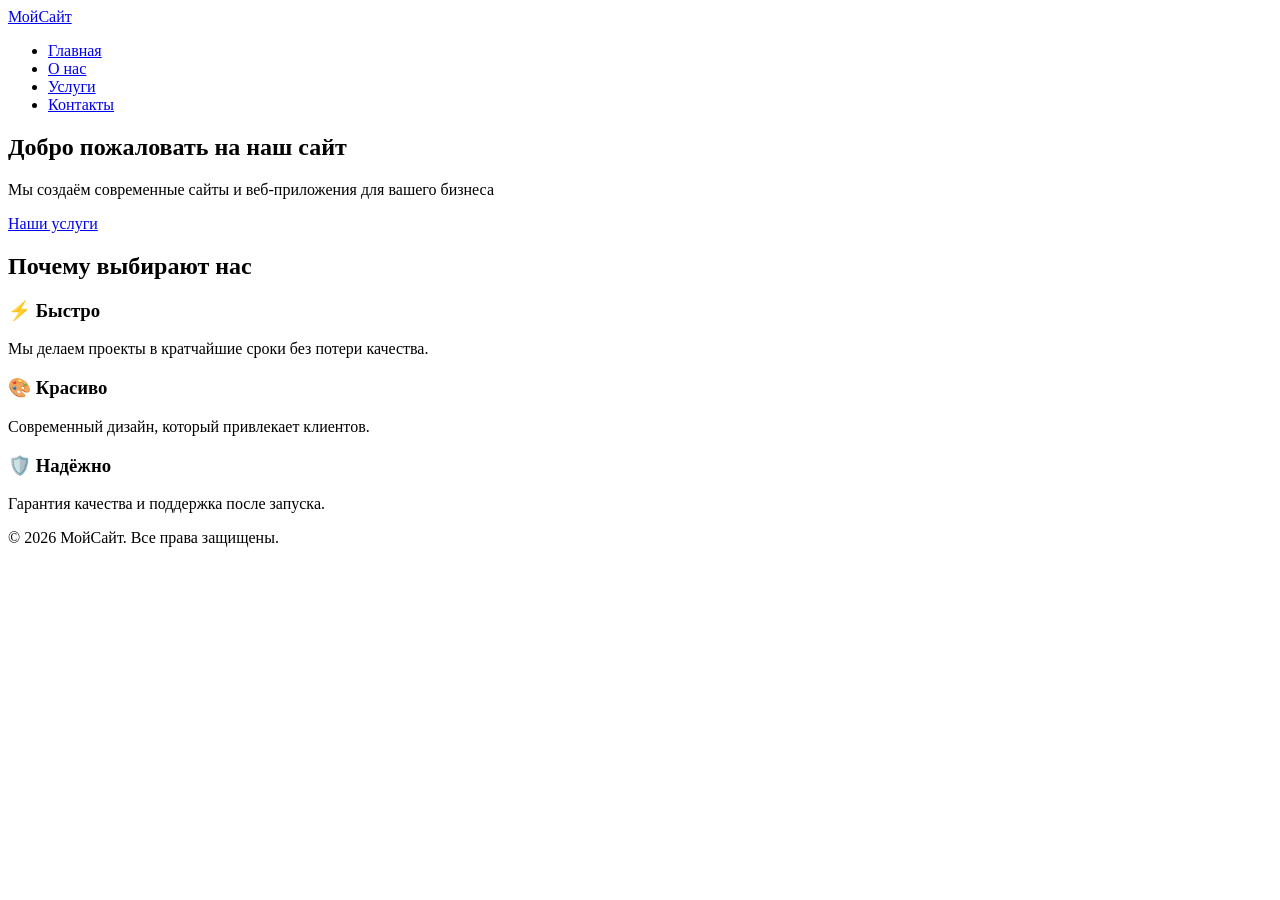
==== about.html @ e7d63c27 "Add files via upload" ====
<!DOCTYPE html>
<html lang="ru">
<head>
    <meta charset="UTF-8">
    <meta name="viewport" content="width=device-width, initial-scale=1.0">
    <title>Главная — Мой Сайт</title>
    <link rel="stylesheet" href="css/style.css">
</head>
<body>
    <header>
        <div class="container">
            <a href="index.html" class="logo">МойСайт</a>
            <nav>
                <ul>
                    <li><a href="index.html" class="active">Главная</a></li>
                    <li><a href="about.html">О нас</a></li>
                    <li><a href="services.html">Услуги</a></li>
                    <li><a href="contact.html">Контакты</a></li>
                </ul>
            </nav>
        </div>
    </header>

    <main>
        <section class="hero">
            <div class="container">
                <h1>Добро пожаловать на наш сайт</h1>
                <p>Мы создаём современные сайты и веб-приложения для вашего бизнеса</p>
                <a href="services.html" class="btn">Наши услуги</a>
            </div>
        </section>

        <section class="features">
            <div class="container">
                <h2>Почему выбирают нас</h2>
                <div class="cards">
                    <div class="card">
                        <h3>⚡  Быстро</h3>
                        <p>Мы делаем проекты в кратчайшие сроки без потери качества.</p>
                    </div>
                    <div class="card">
                        <h3>🎨  Красиво</h3>
                        <p>Современный дизайн, который привлекает клиентов.</p>
                    </div>
                    <div class="card">
                        <h3>🛡️  Надёжно</h3>
                        <p>Гарантия качества и поддержка после запуска.</p>
                    </div>
                </div>
            </div>
        </section>
    </main>

    <footer>
        <div class="container">
            <p>&copy; 2026 МойСайт. Все права защищены.</p>
        </div>
    </footer>

    <script src="js/script.js"></script>
</body>
</html>
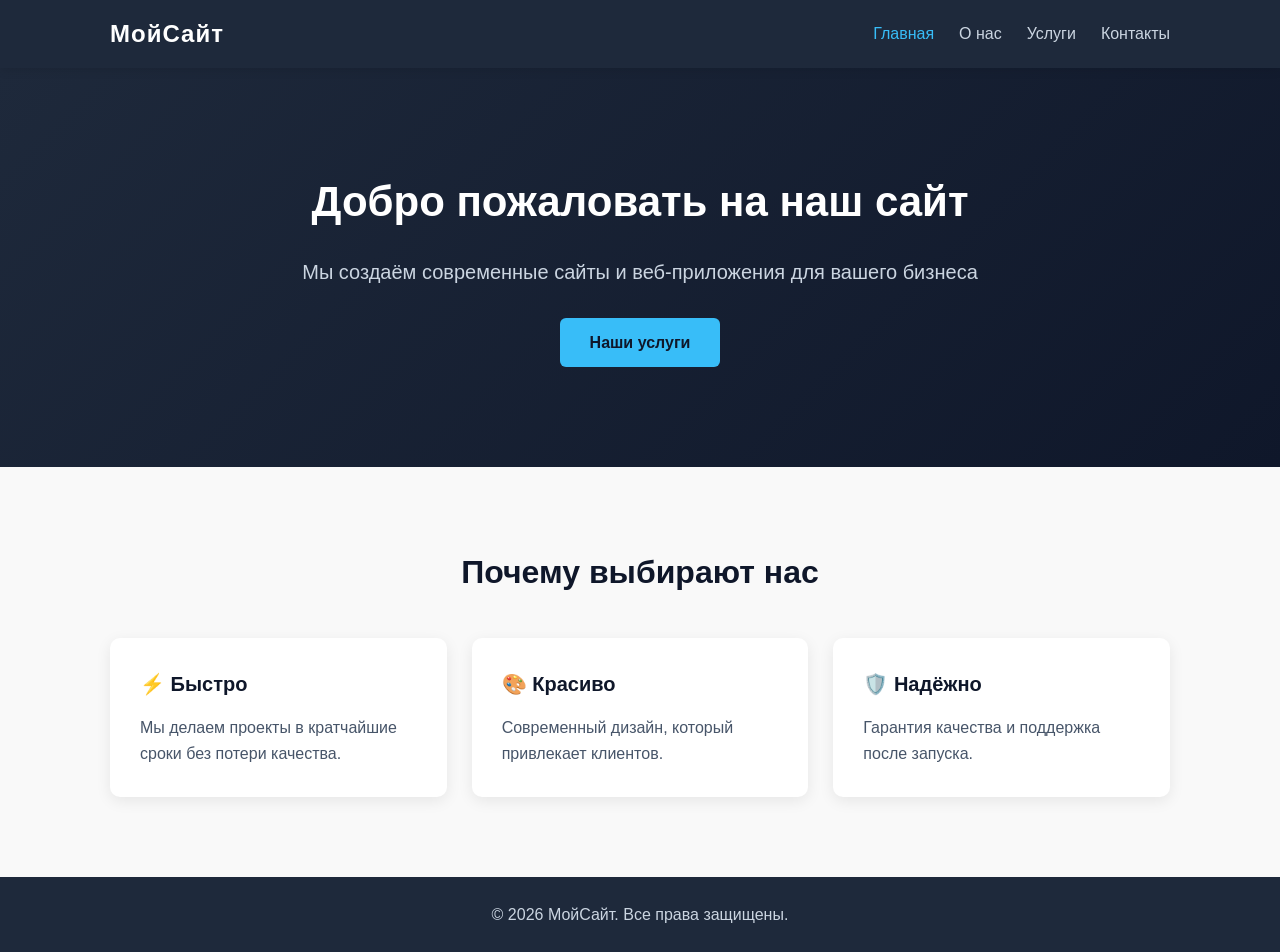
==== commit e5c6351c: "Add files via upload" ====
--- a/about.html
+++ b/about.html
@@ -4,7 +4,7 @@
     <meta charset="UTF-8">
     <meta name="viewport" content="width=device-width, initial-scale=1.0">
     <title>Главная — Мой Сайт</title>
-    <link rel="stylesheet" href="css/style.css">
+    <link rel="stylesheet" href="style.css">
 </head>
 <body>
     <header>
@@ -57,7 +57,7 @@
         </div>
     </footer>
 
-    <script src="js/script.js"></script>
+    <script src="script.js"></script>
 </body>
 </html>
 
--- a/style.css
+++ b/style.css
@@ -0,0 +1,313 @@
+/* =========================================
+   БАЗОВЫЕ СТИЛИ И СБРОС
+   ========================================= */
+   * {
+    margin: 0;
+    padding: 0;
+    box-sizing: border-box;
+}
+
+body {
+    font-family: 'Segoe UI', Tahoma, Geneva, Verdana, sans-serif;
+    line-height: 1.6;
+    color: #333;
+    background-color: #f9f9f9;
+    min-height: 100vh;
+    display: flex;
+    flex-direction: column;
+}
+
+.container {
+    max-width: 1100px;
+    margin: 0 auto;
+    padding: 0 20px;
+    width: 100%;
+}
+
+/* =========================================
+   ШАПКА САЙТА (HEADER)
+   ========================================= */
+header {
+    background-color: #1e293b; /* Темно-синий */
+    color: #fff;
+    padding: 15px 0;
+    box-shadow: 0 2px 10px rgba(0,0,0,0.1);
+    position: sticky;
+    top: 0;
+    z-index: 100;
+}
+
+header .container {
+    display: flex;
+    justify-content: space-between;
+    align-items: center;
+    flex-wrap: wrap;
+    gap: 15px;
+}
+
+.logo {
+    color: #fff;
+    text-decoration: none;
+    font-size: 24px;
+    font-weight: bold;
+    letter-spacing: 1px;
+}
+
+nav ul {
+    list-style: none;
+    display: flex;
+    gap: 25px;
+}
+
+nav a {
+    color: #cbd5e1;
+    text-decoration: none;
+    transition: color 0.3s ease;
+    font-weight: 500;
+    font-size: 16px;
+}
+
+nav a:hover,
+nav a.active {
+    color: #38bdf8; /* Голубой при наведении и на активной странице */
+}
+
+/* =========================================
+   ОСНОВНОЙ КОНТЕНТ (MAIN)
+   ========================================= */
+main {
+    flex: 1; /* Прижимает подвал к низу страницы */
+}
+
+/* Главный баннер (Hero) */
+.hero {
+    background: linear-gradient(135deg, #1e293b 0%, #0f172a 100%);
+    color: #fff;
+    text-align: center;
+    padding: 100px 0;
+}
+
+.hero h1 {
+    font-size: 42px;
+    margin-bottom: 20px;
+    font-weight: 700;
+}
+
+.hero p {
+    font-size: 20px;
+    margin-bottom: 30px;
+    color: #cbd5e1;
+}
+
+/* Кнопки */
+.btn {
+    display: inline-block;
+    background-color: #38bdf8;
+    color: #0f172a;
+    padding: 12px 30px;
+    border: none;
+    border-radius: 6px;
+    text-decoration: none;
+    font-weight: bold;
+    font-size: 16px;
+    cursor: pointer;
+    transition: background-color 0.3s, transform 0.2s;
+}
+
+.btn:hover {
+    background-color: #0ea5e9;
+    transform: translateY(-2px);
+}
+
+/* =========================================
+   БЛОКИ С КАРТОЧКАМИ (FEATURES & CARDS)
+   ========================================= */
+.features {
+    padding: 80px 0;
+}
+
+.features h2 {
+    text-align: center;
+    margin-bottom: 40px;
+    font-size: 32px;
+    color: #0f172a;
+}
+
+.cards {
+    display: grid;
+    grid-template-columns: repeat(auto-fit, minmax(250px, 1fr));
+    gap: 25px;
+}
+
+.card {
+    background: #fff;
+    padding: 30px;
+    border-radius: 10px;
+    box-shadow: 0 4px 15px rgba(0,0,0,0.08);
+    transition: transform 0.3s ease, box-shadow 0.3s ease;
+}
+
+.card:hover {
+    transform: translateY(-5px);
+    box-shadow: 0 8px 25px rgba(0,0,0,0.15);
+}
+
+.card h3 {
+    margin-bottom: 15px;
+    color: #0f172a;
+    font-size: 20px;
+}
+
+.card p {
+    color: #475569;
+}
+
+/* Цена в карточках услуг */
+.price {
+    margin-top: 15px;
+    font-weight: bold;
+    color: #0ea5e9;
+    font-size: 18px;
+}
+
+/* =========================================
+   ВНУТРЕННИЕ СТРАНИЦЫ (О нас, Услуги, Контакты)
+   ========================================= */
+.page-content {
+    padding: 60px 0;
+}
+
+.page-content h1 {
+    font-size: 36px;
+    margin-bottom: 25px;
+    color: #0f172a;
+}
+
+.page-content h2 {
+    font-size: 24px;
+    margin: 25px 0 15px;
+    color: #1e293b;
+}
+
+.page-content p {
+    margin-bottom: 15px;
+    font-size: 17px;
+    color: #333;
+}
+
+.page-content ul {
+    margin-left: 25px;
+    margin-bottom: 15px;
+    color: #333;
+}
+
+.page-content li {
+    margin-bottom: 8px;
+}
+
+/* =========================================
+   СТРАНИЦА КОНТАКТОВ (ФОРМА)
+   ========================================= */
+.contact-wrapper {
+    display: grid;
+    grid-template-columns: 1fr 1fr;
+    gap: 40px;
+    margin-top: 20px;
+}
+.contact-info p {
+    margin-bottom: 12px;
+    font-size: 17px;
+    color: #334155;
+}
+
+.contact-form {
+    background: #fff;
+    padding: 30px;
+    border-radius: 10px;
+    box-shadow: 0 4px 15px rgba(0,0,0,0.08);
+    display: flex;
+    flex-direction: column;
+    gap: 15px;
+}
+
+.contact-form label {
+    display: flex;
+    flex-direction: column;
+    gap: 6px;
+    font-weight: 500;
+    color: #1e293b;
+}
+
+.contact-form input,
+.contact-form textarea {
+    padding: 10px 14px;
+    border: 1px solid #cbd5e1;
+    border-radius: 6px;
+    font-family: inherit;
+    font-size: 15px;
+    transition: border-color 0.2s;
+}
+
+.contact-form input:focus,
+.contact-form textarea:focus {
+    outline: none;
+    border-color: #38bdf8;
+    box-shadow: 0 0 0 3px rgba(56, 189, 248, 0.2);
+}
+
+.form-message {
+    color: #16a34a;
+    font-weight: 500;
+    margin-top: 10px;
+}
+
+/* =========================================
+   ПОДВАЛ САЙТА (FOOTER)
+   ========================================= */
+footer {
+    background-color: #1e293b;
+    color: #cbd5e1;
+    text-align: center;
+    padding: 25px 0;
+    margin-top: auto;
+}
+
+/* =========================================
+   АДАПТИВНОСТЬ (Для телефонов и планшетов)
+   ========================================= */
+@media (max-width: 768px) {
+    header .container {
+        flex-direction: column;
+        text-align: center;
+    }
+
+    nav ul {
+        gap: 15px;
+        flex-wrap: wrap;
+        justify-content: center;
+    }
+
+    .hero {
+        padding: 60px 0;
+    }
+
+    .hero h1 {
+        font-size: 28px;
+    }
+
+    .hero p {
+        font-size: 16px;
+    }
+
+    .contact-wrapper {
+        grid-template-columns: 1fr;
+        gap: 30px;
+    }
+    
+    .page-content h1 {
+        font-size: 28px;
+    }
+}
+
+
+
